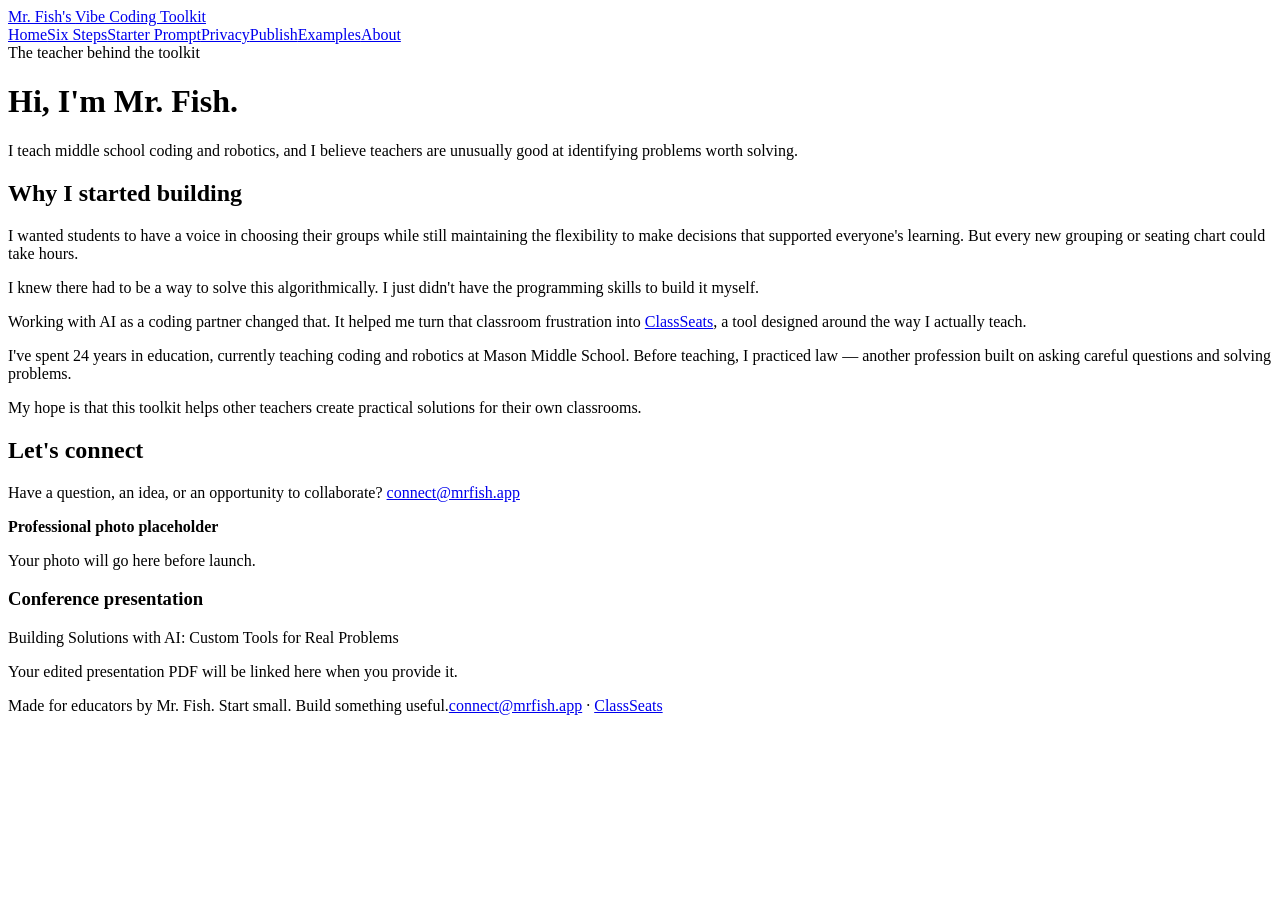
==== about.html @ 74fafbdd "Add about.html for conference toolkit" ====
<!doctype html><html lang="en"><head><meta charset="utf-8"><meta name="viewport" content="width=device-width, initial-scale=1"><meta name="theme-color" content="#6741b8"><meta name="description" content="A beginner-friendly vibe coding toolkit for educators: privacy, prompts, building and publishing custom classroom tools."><title>About Mr. Fish | Mr. Fish's Vibe Coding Toolkit</title><link rel="stylesheet" href="assets/style.css"><script src="assets/site.js" defer></script></head><body><header><div class="nav"><a class="brand" href="index.html">Mr. Fish's <span>Vibe Coding Toolkit</span></a><nav aria-label="Main navigation"><a href="index.html">Home</a><a href="framework.html">Six Steps</a><a href="prompt.html">Starter Prompt</a><a href="privacy.html">Privacy</a><a href="publish.html">Publish</a><a href="examples.html">Examples</a><a href="about.html" aria-current="page">About</a></nav></div></header><main><div class="page-head"><span class="eyebrow">The teacher behind the toolkit</span><h1>Hi, I'm Mr. Fish.</h1><p>I teach middle school coding and robotics, and I believe teachers are unusually good at identifying problems worth solving.</p></div><div class="grid two"><div class="prose"><h2>Why I started building</h2><p>I wanted students to have a voice in choosing their groups while still maintaining the flexibility to make decisions that supported everyone's learning. But every new grouping or seating chart could take hours.</p><p>I knew there had to be a way to solve this algorithmically. I just didn't have the programming skills to build it myself.</p><p>Working with AI as a coding partner changed that. It helped me turn that classroom frustration into <a href="https://classseats.com">ClassSeats</a>, a tool designed around the way I actually teach.</p><p>I've spent 24 years in education, currently teaching coding and robotics at Mason Middle School. Before teaching, I practiced law — another profession built on asking careful questions and solving problems.</p><p>My hope is that this toolkit helps other teachers create practical solutions for their own classrooms.</p><h2>Let's connect</h2><p>Have a question, an idea, or an opportunity to collaborate? <a href="mailto:connect@mrfish.app">connect@mrfish.app</a></p></div><div><div class="placeholder"><strong>Professional photo placeholder</strong><p>Your photo will go here before launch.</p></div><div class="card" style="margin-top:18px"><h3>Conference presentation</h3><p>Building Solutions with AI: Custom Tools for Real Problems</p><p class="notice">Your edited presentation PDF will be linked here when you provide it.</p></div></div></div></main><footer class="footer"><div class="footer-inner"><span>Made for educators by Mr. Fish. Start small. Build something useful.</span><span><a href="mailto:connect@mrfish.app">connect@mrfish.app</a> · <a href="https://classseats.com">ClassSeats</a></span></div></footer></body></html>
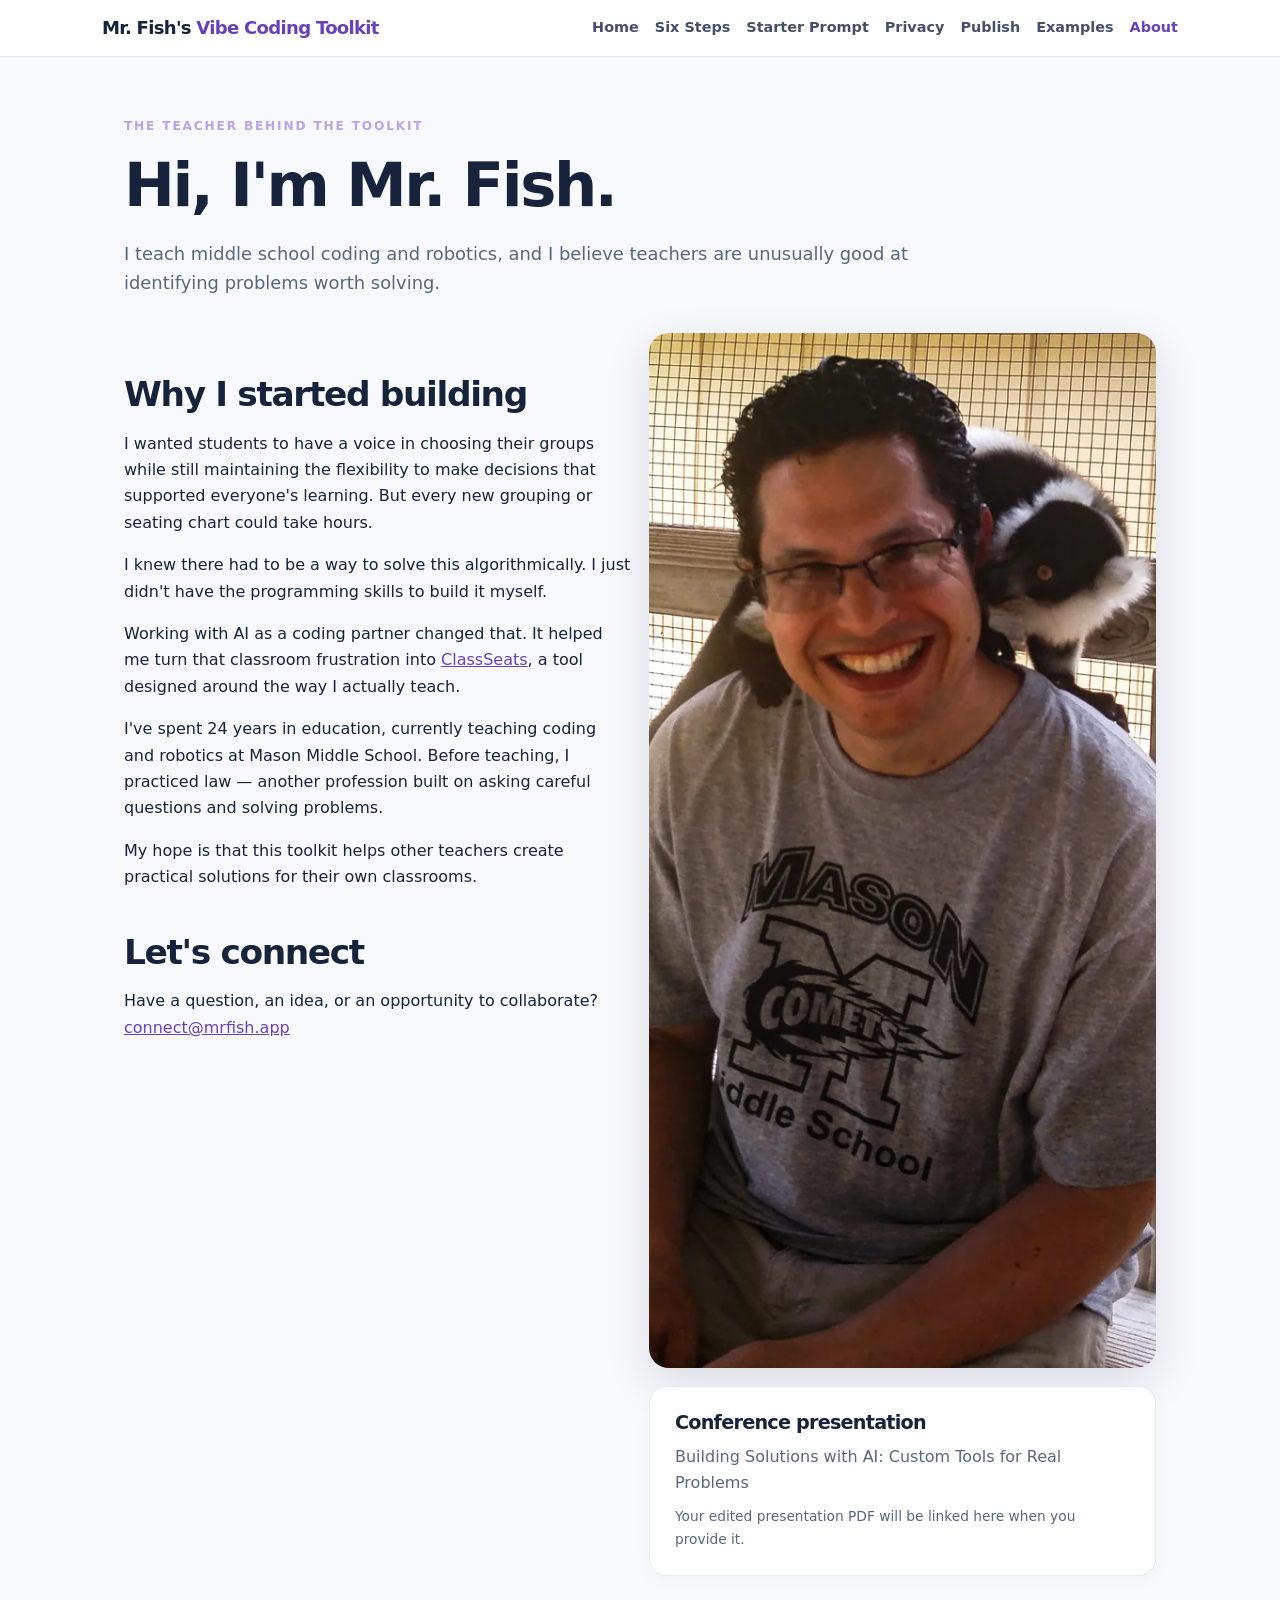
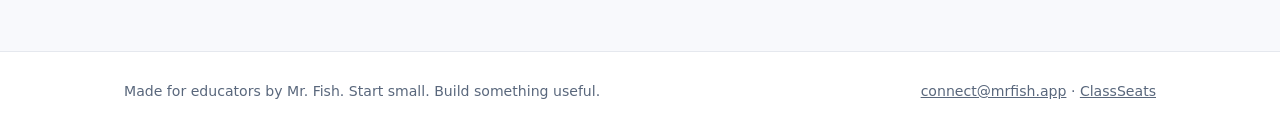
==== commit 5b03c9c0: "Add Mr. Fish photo, project screenshots, and illustrated Google Sites tutorial" ====
--- a/about.html
+++ b/about.html
@@ -1 +1 @@
-<!doctype html><html lang="en"><head><meta charset="utf-8"><meta name="viewport" content="width=device-width, initial-scale=1"><meta name="theme-color" content="#6741b8"><meta name="description" content="A beginner-friendly vibe coding toolkit for educators: privacy, prompts, building and publishing custom classroom tools."><title>About Mr. Fish | Mr. Fish's Vibe Coding Toolkit</title><link rel="stylesheet" href="assets/style.css"><script src="assets/site.js" defer></script></head><body><header><div class="nav"><a class="brand" href="index.html">Mr. Fish's <span>Vibe Coding Toolkit</span></a><nav aria-label="Main navigation"><a href="index.html">Home</a><a href="framework.html">Six Steps</a><a href="prompt.html">Starter Prompt</a><a href="privacy.html">Privacy</a><a href="publish.html">Publish</a><a href="examples.html">Examples</a><a href="about.html" aria-current="page">About</a></nav></div></header><main><div class="page-head"><span class="eyebrow">The teacher behind the toolkit</span><h1>Hi, I'm Mr. Fish.</h1><p>I teach middle school coding and robotics, and I believe teachers are unusually good at identifying problems worth solving.</p></div><div class="grid two"><div class="prose"><h2>Why I started building</h2><p>I wanted students to have a voice in choosing their groups while still maintaining the flexibility to make decisions that supported everyone's learning. But every new grouping or seating chart could take hours.</p><p>I knew there had to be a way to solve this algorithmically. I just didn't have the programming skills to build it myself.</p><p>Working with AI as a coding partner changed that. It helped me turn that classroom frustration into <a href="https://classseats.com">ClassSeats</a>, a tool designed around the way I actually teach.</p><p>I've spent 24 years in education, currently teaching coding and robotics at Mason Middle School. Before teaching, I practiced law — another profession built on asking careful questions and solving problems.</p><p>My hope is that this toolkit helps other teachers create practical solutions for their own classrooms.</p><h2>Let's connect</h2><p>Have a question, an idea, or an opportunity to collaborate? <a href="mailto:connect@mrfish.app">connect@mrfish.app</a></p></div><div><div class="placeholder"><strong>Professional photo placeholder</strong><p>Your photo will go here before launch.</p></div><div class="card" style="margin-top:18px"><h3>Conference presentation</h3><p>Building Solutions with AI: Custom Tools for Real Problems</p><p class="notice">Your edited presentation PDF will be linked here when you provide it.</p></div></div></div></main><footer class="footer"><div class="footer-inner"><span>Made for educators by Mr. Fish. Start small. Build something useful.</span><span><a href="mailto:connect@mrfish.app">connect@mrfish.app</a> · <a href="https://classseats.com">ClassSeats</a></span></div></footer></body></html>+<!doctype html><html lang="en"><head><meta charset="utf-8"><meta name="viewport" content="width=device-width, initial-scale=1"><meta name="theme-color" content="#6741b8"><meta name="description" content="A beginner-friendly vibe coding toolkit for educators: privacy, prompts, building and publishing custom classroom tools."><title>About Mr. Fish | Mr. Fish's Vibe Coding Toolkit</title><link rel="stylesheet" href="assets/style.css"><script src="assets/site.js" defer></script></head><body><header><div class="nav"><a class="brand" href="index.html">Mr. Fish's <span>Vibe Coding Toolkit</span></a><nav aria-label="Main navigation"><a href="index.html">Home</a><a href="framework.html">Six Steps</a><a href="prompt.html">Starter Prompt</a><a href="privacy.html">Privacy</a><a href="publish.html">Publish</a><a href="examples.html">Examples</a><a href="about.html" aria-current="page">About</a></nav></div></header><main><div class="page-head"><span class="eyebrow">The teacher behind the toolkit</span><h1>Hi, I'm Mr. Fish.</h1><p>I teach middle school coding and robotics, and I believe teachers are unusually good at identifying problems worth solving.</p></div><div class="grid two"><div class="prose"><h2>Why I started building</h2><p>I wanted students to have a voice in choosing their groups while still maintaining the flexibility to make decisions that supported everyone's learning. But every new grouping or seating chart could take hours.</p><p>I knew there had to be a way to solve this algorithmically. I just didn't have the programming skills to build it myself.</p><p>Working with AI as a coding partner changed that. It helped me turn that classroom frustration into <a href="https://classseats.com">ClassSeats</a>, a tool designed around the way I actually teach.</p><p>I've spent 24 years in education, currently teaching coding and robotics at Mason Middle School. Before teaching, I practiced law — another profession built on asking careful questions and solving problems.</p><p>My hope is that this toolkit helps other teachers create practical solutions for their own classrooms.</p><h2>Let's connect</h2><p>Have a question, an idea, or an opportunity to collaborate? <a href="mailto:connect@mrfish.app">connect@mrfish.app</a></p></div><div><img class="profile-photo" src="assets/images/mr-fish-lemur.webp" alt="Mr. Fish smiling with a lemur perched on his shoulder" width="620" height="1035" loading="lazy"><div class="card" style="margin-top:18px"><h3>Conference presentation</h3><p>Building Solutions with AI: Custom Tools for Real Problems</p><p class="notice">Your edited presentation PDF will be linked here when you provide it.</p></div></div></div></main><footer class="footer"><div class="footer-inner"><span>Made for educators by Mr. Fish. Start small. Build something useful.</span><span><a href="mailto:connect@mrfish.app">connect@mrfish.app</a> · <a href="https://classseats.com">ClassSeats</a></span></div></footer></body></html>
--- a/assets/style.css
+++ b/assets/style.css
@@ -0,0 +1,4 @@
+:root{--ink:#17233b;--muted:#59677c;--purple:#6741b8;--purple-light:#f1edfa;--line:#e5e8ee;--bg:#f8f9fc;--white:#fff;--green:#166e59}*{box-sizing:border-box}html{scroll-behavior:smooth}body{margin:0;background:var(--bg);color:var(--ink);font:16px/1.65 system-ui,-apple-system,BlinkMacSystemFont,"Segoe UI",sans-serif}a{color:var(--purple)}a:hover{text-decoration-thickness:2px}header{background:#fff;border-bottom:1px solid var(--line);position:sticky;top:0;z-index:10}.nav{max-width:1120px;margin:auto;padding:13px 22px;display:flex;align-items:center;justify-content:space-between;gap:18px}.brand{font-weight:800;letter-spacing:-.04em;color:var(--ink);text-decoration:none;font-size:1.13rem}.brand span{color:var(--purple)}nav{display:flex;gap:16px;flex-wrap:wrap}nav a{color:#44506a;text-decoration:none;font-size:.9rem;font-weight:600}nav a[aria-current=page]{color:var(--purple)}main{max-width:1080px;margin:0 auto;padding:55px 24px 75px}.hero{background:linear-gradient(115deg,#241d4a,#5c3b9e);border-radius:24px;color:#fff;padding:60px clamp(26px,6vw,72px);position:relative;overflow:hidden}.hero:after{content:'</>';position:absolute;right:6%;top:3%;font-size:12rem;opacity:.07;font-weight:900;transform:rotate(-14deg)}.eyebrow{text-transform:uppercase;letter-spacing:.15em;font-size:.76rem;font-weight:800;color:#baa4e9}.hero .eyebrow{color:#ded0fc}h1,h2,h3{line-height:1.16;letter-spacing:-.04em}h1{font-size:clamp(2.3rem,5vw,4.35rem);margin:12px 0 16px;max-width:740px}h2{font-size:clamp(1.6rem,3vw,2.15rem);margin:0 0 14px}h3{font-size:1.2rem;margin:0 0 10px}.hero p{color:#eee8fa;font-size:1.13rem;max-width:680px}.actions{display:flex;gap:12px;flex-wrap:wrap;margin-top:25px}.btn{display:inline-flex;align-items:center;justify-content:center;gap:8px;border:1px solid transparent;border-radius:11px;background:var(--purple);color:#fff;text-decoration:none;font-weight:700;padding:12px 18px;cursor:pointer;font:inherit;font-weight:700}.btn:hover{background:#512e9c}.btn.light{background:#fff;color:#352363}.btn.outline{background:transparent;border-color:#a89acd;color:#fff}.btn.secondary{background:#fff;color:var(--purple);border-color:#d8cdea}.section{margin-top:54px}.intro{font-size:1.16rem;color:var(--muted);max-width:780px}.grid{display:grid;grid-template-columns:repeat(3,minmax(0,1fr));gap:18px}.grid.two{grid-template-columns:repeat(2,minmax(0,1fr))}.card{background:#fff;border:1px solid var(--line);padding:25px;border-radius:17px;box-shadow:0 6px 22px rgba(28,35,70,.025)}.card p{margin:8px 0 0;color:var(--muted)}.card a.more{font-weight:700;display:inline-block;margin-top:15px;text-decoration:none}.step-num{display:inline-flex;align-items:center;justify-content:center;background:var(--purple-light);color:var(--purple);border-radius:9px;padding:6px 10px;font-size:.83rem;font-weight:800;margin-bottom:16px}.page-head{max-width:820px;margin-bottom:35px}.page-head h1{color:var(--ink);font-size:clamp(2.3rem,5vw,3.8rem)}.page-head p{font-size:1.12rem;color:var(--muted)}.callout{padding:22px 26px;border-left:4px solid var(--purple);background:var(--purple-light);border-radius:0 12px 12px 0;margin:27px 0}.callout p{margin:0}.prose{max-width:790px}.prose h2{margin-top:42px}.prose li{margin:9px 0}.checklist{list-style:none;padding:0}.checklist li{padding:13px 0 13px 32px;position:relative;border-bottom:1px solid var(--line)}.checklist li:before{content:'✓';position:absolute;left:0;color:var(--green);font-weight:900}.prompt{white-space:pre-wrap;overflow-wrap:anywhere;background:#fff;border:1px solid var(--line);border-radius:16px;padding:25px;font:14px/1.65 ui-monospace,SFMono-Regular,Consolas,monospace;max-height:650px;overflow:auto}.prompt-tools{display:flex;align-items:center;justify-content:space-between;gap:12px;flex-wrap:wrap;margin:22px 0 12px}.notice{font-size:.86rem;color:var(--muted)}.resource{display:flex;align-items:flex-start;gap:18px}.resource-icon{background:var(--purple-light);border-radius:12px;padding:13px;font-size:1.5rem}.pill{display:inline-block;background:var(--purple-light);border-radius:100px;color:#573795;padding:4px 12px;font-size:.75rem;font-weight:800;letter-spacing:.04em}.placeholder{border:2px dashed #c8c3dc;border-radius:14px;background:#f5f3fa;padding:24px;color:#5d5471;text-align:center}.footer{background:white;border-top:1px solid var(--line)}.footer-inner{max-width:1080px;margin:auto;padding:28px 24px;color:var(--muted);font-size:.88rem;display:flex;justify-content:space-between;gap:12px;flex-wrap:wrap}.footer a{color:var(--muted)}@media(max-width:780px){.nav{align-items:flex-start;flex-direction:column}nav{gap:10px 15px}main{padding-top:28px}.hero{padding:38px 24px}.hero:after{font-size:8rem;top:22%}.grid,.grid.two{grid-template-columns:1fr}.resource{flex-direction:column}.card{padding:21px}}@media(prefers-reduced-motion:reduce){html{scroll-behavior:auto}}
+
+/* Project images and visual publishing walkthrough */
+.project-shot{width:100%;height:185px;object-fit:cover;object-position:top center;border:1px solid var(--line);border-radius:12px;margin:0 0 20px;background:#f1eef8}.project-shot.stopwatch{object-fit:contain;background:#f7f7f9}.profile-photo{width:100%;border-radius:20px;display:block;object-fit:cover;box-shadow:0 14px 45px rgba(27,20,65,.13)}.tutorial-step{display:grid;grid-template-columns:minmax(0,1fr) minmax(190px,1.1fr);gap:20px;align-items:center;background:#fff;border:1px solid var(--line);border-radius:16px;padding:23px;margin:16px 0}.tutorial-step p{color:var(--muted);margin:8px 0}.tutorial-step h3{margin:5px 0}.tutorial-step img{max-width:100%;max-height:310px;width:auto;height:auto;border:1px solid #e1e4ea;border-radius:9px;object-fit:contain;object-position:left center;background:#fff}.tutorial-step .shot-row{display:flex;align-items:start;gap:10px;flex-wrap:wrap}.tutorial-step .shot-row img{max-width:min(100%,330px)}.home-photo{display:flex;align-items:center;gap:22px;margin-top:26px}.home-photo img{width:120px;height:120px;object-fit:cover;border-radius:18px}.home-photo p{color:var(--muted);margin:0}.page-head+.guide-note{margin-bottom:32px}.tutorial-step .step-num{margin:0 0 10px}@media(max-width:720px){.tutorial-step{grid-template-columns:1fr}.home-photo{align-items:flex-start}.home-photo img{width:85px;height:85px}}
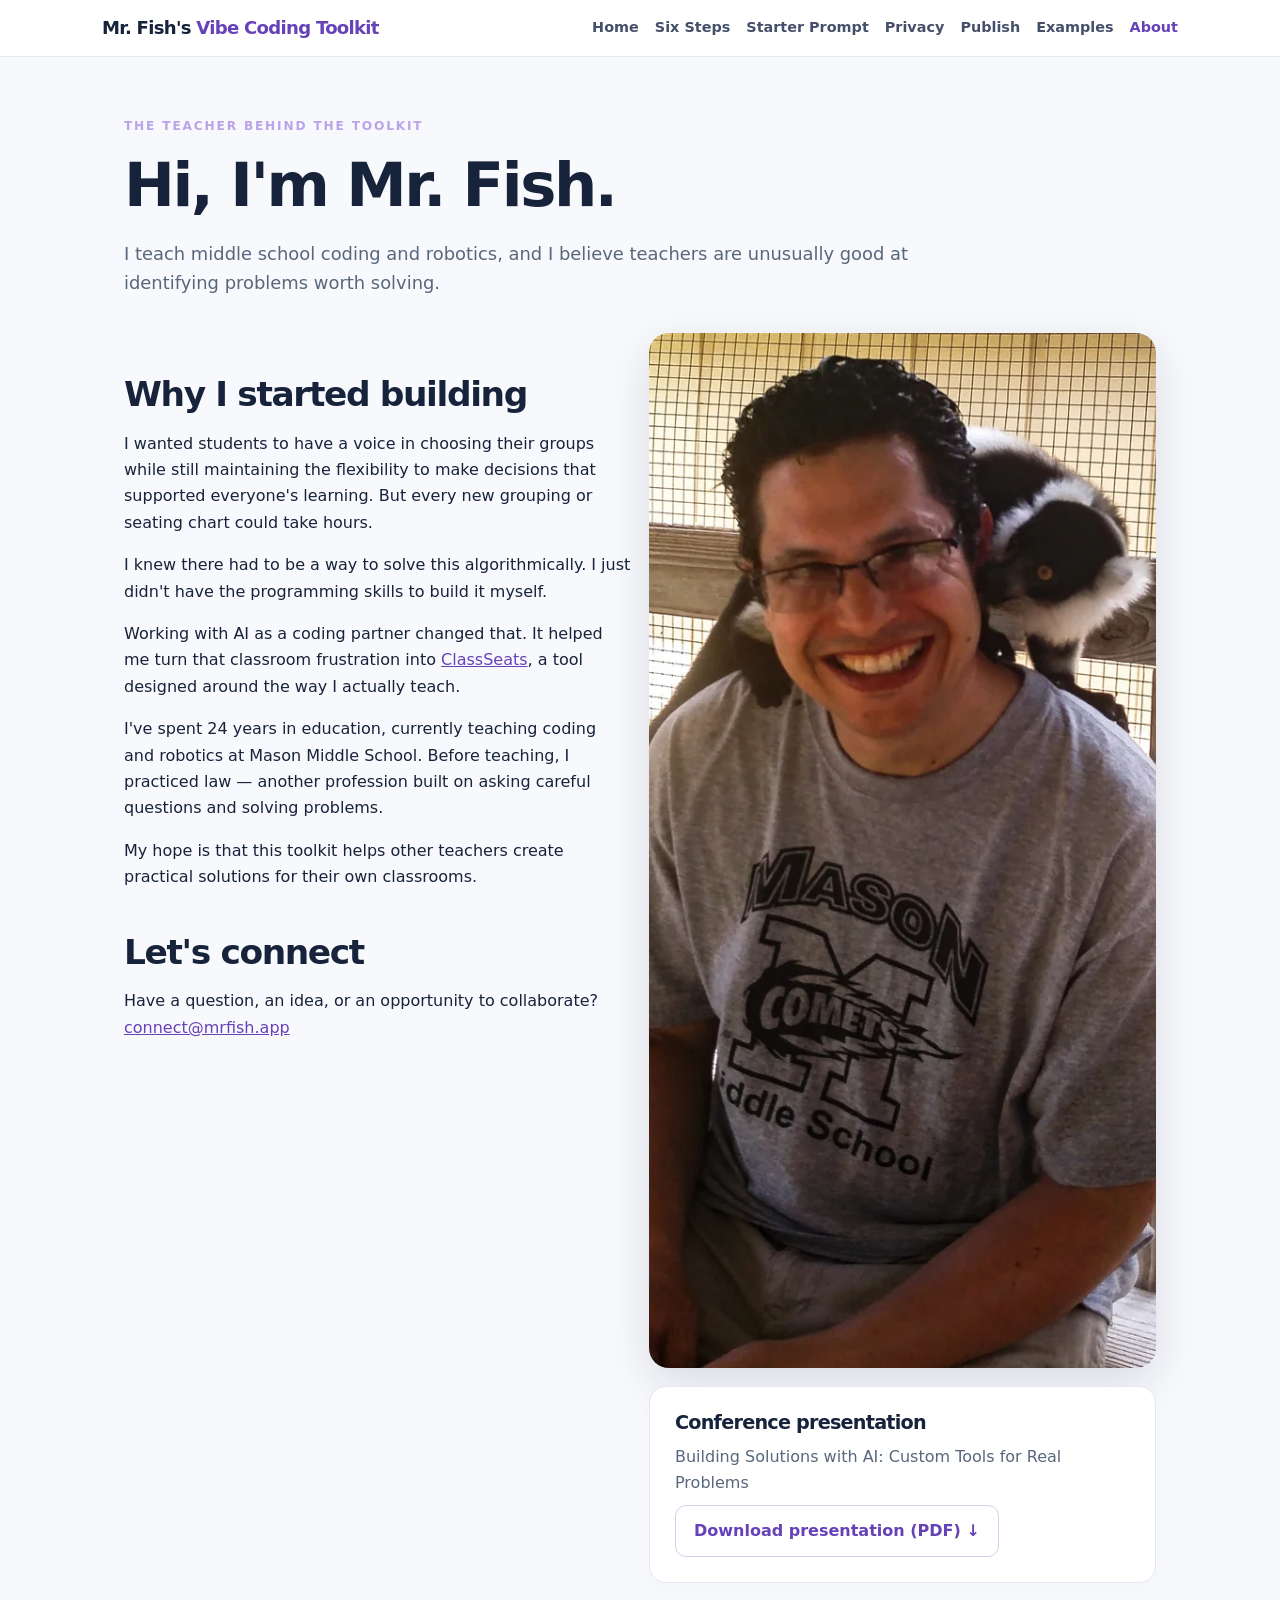
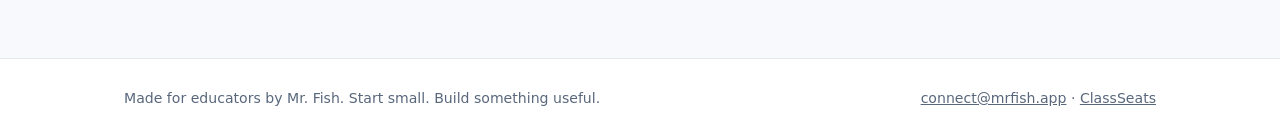
==== commit 90cf7256: "Link downloadable conference presentation" ====
--- a/about.html
+++ b/about.html
@@ -1 +1 @@
-<!doctype html><html lang="en"><head><meta charset="utf-8"><meta name="viewport" content="width=device-width, initial-scale=1"><meta name="theme-color" content="#6741b8"><meta name="description" content="A beginner-friendly vibe coding toolkit for educators: privacy, prompts, building and publishing custom classroom tools."><title>About Mr. Fish | Mr. Fish's Vibe Coding Toolkit</title><link rel="stylesheet" href="assets/style.css"><script src="assets/site.js" defer></script></head><body><header><div class="nav"><a class="brand" href="index.html">Mr. Fish's <span>Vibe Coding Toolkit</span></a><nav aria-label="Main navigation"><a href="index.html">Home</a><a href="framework.html">Six Steps</a><a href="prompt.html">Starter Prompt</a><a href="privacy.html">Privacy</a><a href="publish.html">Publish</a><a href="examples.html">Examples</a><a href="about.html" aria-current="page">About</a></nav></div></header><main><div class="page-head"><span class="eyebrow">The teacher behind the toolkit</span><h1>Hi, I'm Mr. Fish.</h1><p>I teach middle school coding and robotics, and I believe teachers are unusually good at identifying problems worth solving.</p></div><div class="grid two"><div class="prose"><h2>Why I started building</h2><p>I wanted students to have a voice in choosing their groups while still maintaining the flexibility to make decisions that supported everyone's learning. But every new grouping or seating chart could take hours.</p><p>I knew there had to be a way to solve this algorithmically. I just didn't have the programming skills to build it myself.</p><p>Working with AI as a coding partner changed that. It helped me turn that classroom frustration into <a href="https://classseats.com">ClassSeats</a>, a tool designed around the way I actually teach.</p><p>I've spent 24 years in education, currently teaching coding and robotics at Mason Middle School. Before teaching, I practiced law — another profession built on asking careful questions and solving problems.</p><p>My hope is that this toolkit helps other teachers create practical solutions for their own classrooms.</p><h2>Let's connect</h2><p>Have a question, an idea, or an opportunity to collaborate? <a href="mailto:connect@mrfish.app">connect@mrfish.app</a></p></div><div><img class="profile-photo" src="assets/images/mr-fish-lemur.webp" alt="Mr. Fish smiling with a lemur perched on his shoulder" width="620" height="1035" loading="lazy"><div class="card" style="margin-top:18px"><h3>Conference presentation</h3><p>Building Solutions with AI: Custom Tools for Real Problems</p><p class="notice">Your edited presentation PDF will be linked here when you provide it.</p></div></div></div></main><footer class="footer"><div class="footer-inner"><span>Made for educators by Mr. Fish. Start small. Build something useful.</span><span><a href="mailto:connect@mrfish.app">connect@mrfish.app</a> · <a href="https://classseats.com">ClassSeats</a></span></div></footer></body></html>+<!doctype html><html lang="en"><head><meta charset="utf-8"><meta name="viewport" content="width=device-width, initial-scale=1"><meta name="theme-color" content="#6741b8"><meta name="description" content="A beginner-friendly vibe coding toolkit for educators: privacy, prompts, building and publishing custom classroom tools."><title>About Mr. Fish | Mr. Fish's Vibe Coding Toolkit</title><link rel="stylesheet" href="assets/style.css"><script src="assets/site.js" defer></script></head><body><header><div class="nav"><a class="brand" href="index.html">Mr. Fish's <span>Vibe Coding Toolkit</span></a><nav aria-label="Main navigation"><a href="index.html">Home</a><a href="framework.html">Six Steps</a><a href="prompt.html">Starter Prompt</a><a href="privacy.html">Privacy</a><a href="publish.html">Publish</a><a href="examples.html">Examples</a><a href="about.html" aria-current="page">About</a></nav></div></header><main><div class="page-head"><span class="eyebrow">The teacher behind the toolkit</span><h1>Hi, I'm Mr. Fish.</h1><p>I teach middle school coding and robotics, and I believe teachers are unusually good at identifying problems worth solving.</p></div><div class="grid two"><div class="prose"><h2>Why I started building</h2><p>I wanted students to have a voice in choosing their groups while still maintaining the flexibility to make decisions that supported everyone's learning. But every new grouping or seating chart could take hours.</p><p>I knew there had to be a way to solve this algorithmically. I just didn't have the programming skills to build it myself.</p><p>Working with AI as a coding partner changed that. It helped me turn that classroom frustration into <a href="https://classseats.com">ClassSeats</a>, a tool designed around the way I actually teach.</p><p>I've spent 24 years in education, currently teaching coding and robotics at Mason Middle School. Before teaching, I practiced law — another profession built on asking careful questions and solving problems.</p><p>My hope is that this toolkit helps other teachers create practical solutions for their own classrooms.</p><h2>Let's connect</h2><p>Have a question, an idea, or an opportunity to collaborate? <a href="mailto:connect@mrfish.app">connect@mrfish.app</a></p></div><div><img class="profile-photo" src="assets/images/mr-fish-lemur.webp" alt="Mr. Fish smiling with a lemur perched on his shoulder" width="620" height="1035" loading="lazy"><div class="card" style="margin-top:18px"><h3>Conference presentation</h3><p>Building Solutions with AI: Custom Tools for Real Problems</p><p><a class="btn secondary" href="assets/Building-Solutions-with-AI-Presentation.pdf" download>Download presentation (PDF) ↓</a></p></div></div></div></main><footer class="footer"><div class="footer-inner"><span>Made for educators by Mr. Fish. Start small. Build something useful.</span><span><a href="mailto:connect@mrfish.app">connect@mrfish.app</a> · <a href="https://classseats.com">ClassSeats</a></span></div></footer></body></html>
--- a/assets/style.css
+++ b/assets/style.css
@@ -2,3 +2,18 @@
 
 /* Project images and visual publishing walkthrough */
 .project-shot{width:100%;height:185px;object-fit:cover;object-position:top center;border:1px solid var(--line);border-radius:12px;margin:0 0 20px;background:#f1eef8}.project-shot.stopwatch{object-fit:contain;background:#f7f7f9}.profile-photo{width:100%;border-radius:20px;display:block;object-fit:cover;box-shadow:0 14px 45px rgba(27,20,65,.13)}.tutorial-step{display:grid;grid-template-columns:minmax(0,1fr) minmax(190px,1.1fr);gap:20px;align-items:center;background:#fff;border:1px solid var(--line);border-radius:16px;padding:23px;margin:16px 0}.tutorial-step p{color:var(--muted);margin:8px 0}.tutorial-step h3{margin:5px 0}.tutorial-step img{max-width:100%;max-height:310px;width:auto;height:auto;border:1px solid #e1e4ea;border-radius:9px;object-fit:contain;object-position:left center;background:#fff}.tutorial-step .shot-row{display:flex;align-items:start;gap:10px;flex-wrap:wrap}.tutorial-step .shot-row img{max-width:min(100%,330px)}.home-photo{display:flex;align-items:center;gap:22px;margin-top:26px}.home-photo img{width:120px;height:120px;object-fit:cover;border-radius:18px}.home-photo p{color:var(--muted);margin:0}.page-head+.guide-note{margin-bottom:32px}.tutorial-step .step-num{margin:0 0 10px}@media(max-width:720px){.tutorial-step{grid-template-columns:1fr}.home-photo{align-items:flex-start}.home-photo img{width:85px;height:85px}}
+
+/* Image viewing and homepage thumbnail */
+.home-photo img{object-position:center 22%}
+img[data-expandable]{cursor:zoom-in}
+img[data-expandable]:focus-visible{outline:3px solid var(--purple);outline-offset:4px}
+.image-lightbox{position:fixed;inset:0;z-index:1000;display:flex;align-items:center;justify-content:center;padding:65px 24px 24px;background:rgba(10,15,28,.88);cursor:zoom-out}
+.image-lightbox[hidden]{display:none}
+.image-lightbox img{display:block;max-width:min(96vw,1500px);max-height:calc(100vh - 100px);width:auto;height:auto;object-fit:contain;box-shadow:0 14px 60px rgba(0,0,0,.35);cursor:default;border-radius:7px}
+.image-lightbox .lightbox-close{position:absolute;right:17px;top:14px;border:1px solid rgba(255,255,255,.42);background:#fff;color:#222;border-radius:50%;width:43px;height:43px;font-size:28px;line-height:1;cursor:pointer}
+@media(max-width:720px){.image-lightbox{padding:65px 12px 20px}}
+
+/* Larger, properly fitted image previews */
+.home-photo img{object-position:center center}
+.image-lightbox img{width:min(92vw,1080px);height:calc(100dvh - 110px);max-width:none;max-height:none;object-fit:contain;box-shadow:none;border-radius:4px}
+@media(max-width:720px){.image-lightbox img{width:96vw;height:calc(100dvh - 104px)}}
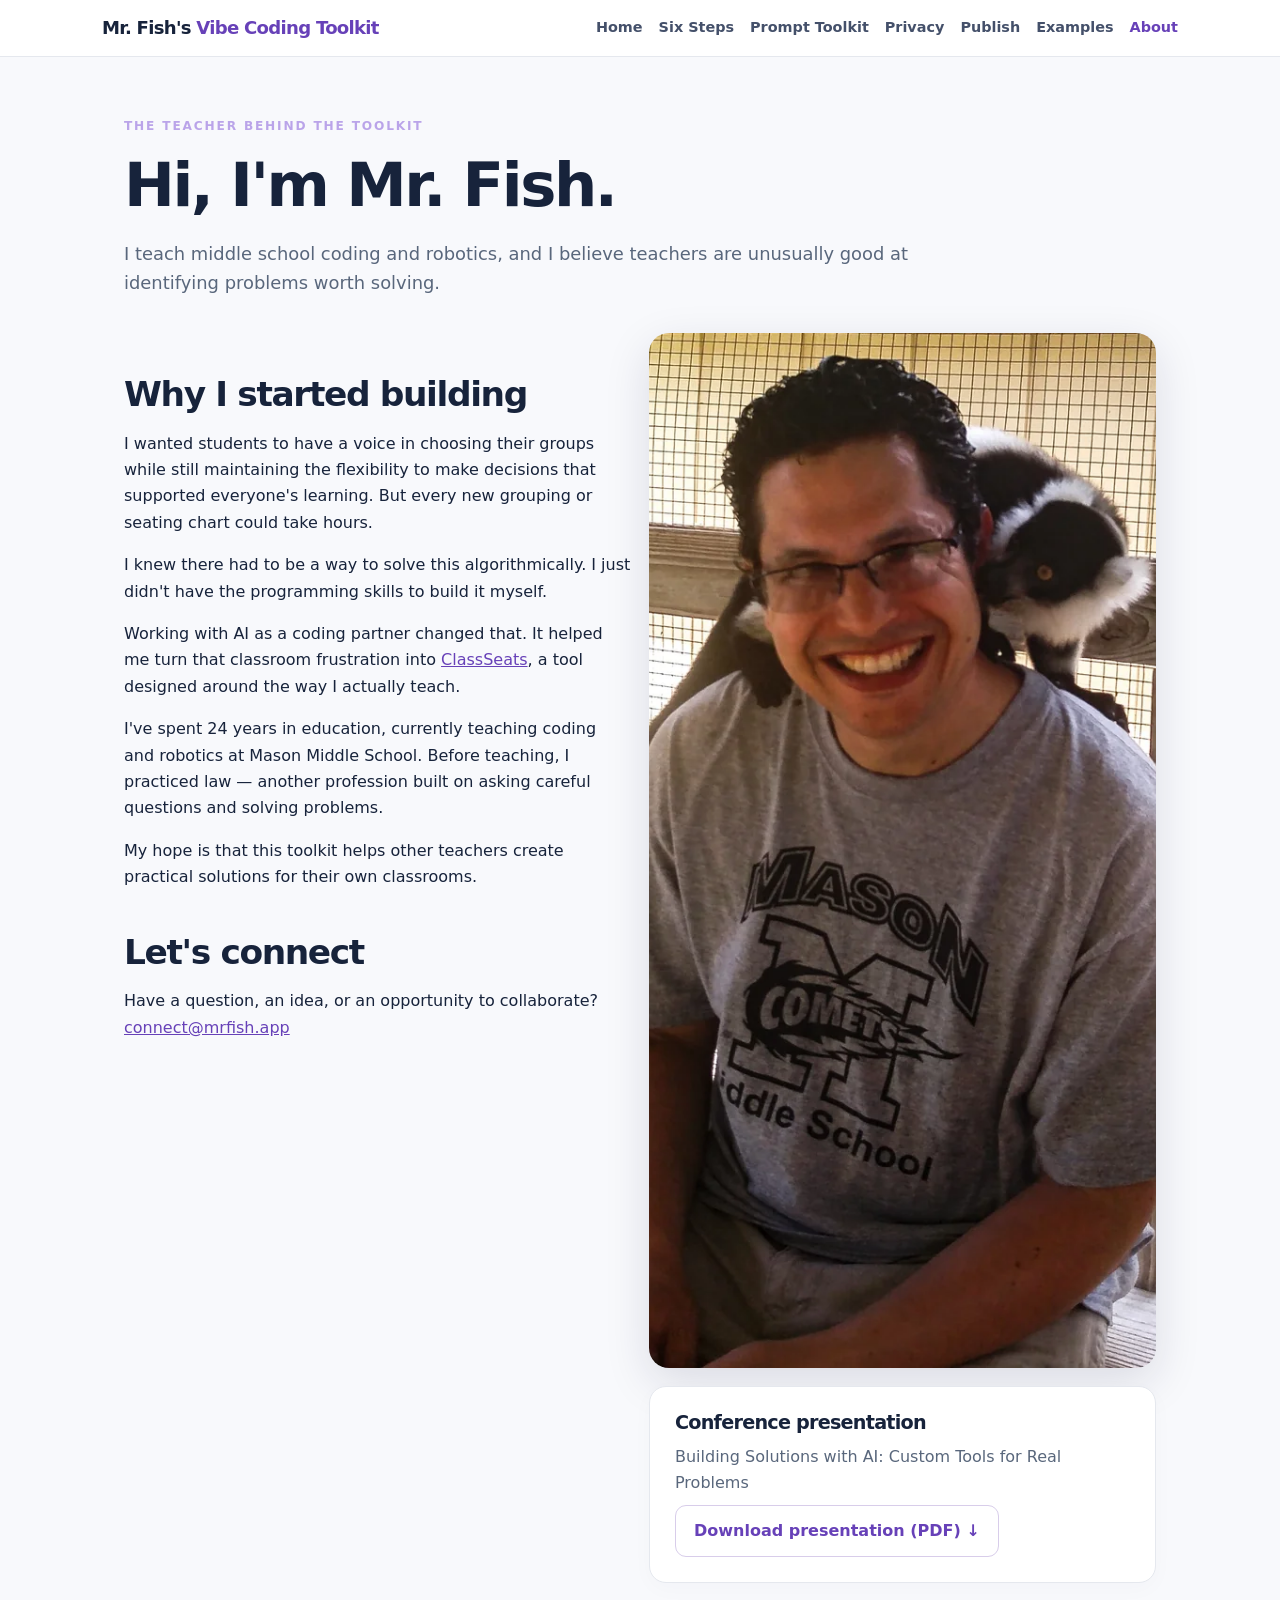
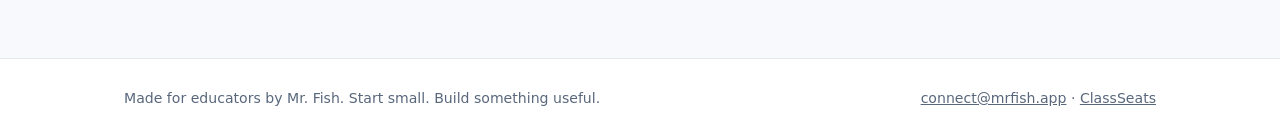
==== commit 52b0a931: "Rename Starter Prompt navigation to Prompt Toolkit" ====
--- a/about.html
+++ b/about.html
@@ -1 +1 @@
-<!doctype html><html lang="en"><head><meta charset="utf-8"><meta name="viewport" content="width=device-width, initial-scale=1"><meta name="theme-color" content="#6741b8"><meta name="description" content="A beginner-friendly vibe coding toolkit for educators: privacy, prompts, building and publishing custom classroom tools."><title>About Mr. Fish | Mr. Fish's Vibe Coding Toolkit</title><link rel="stylesheet" href="assets/style.css"><script src="assets/site.js" defer></script></head><body><header><div class="nav"><a class="brand" href="index.html">Mr. Fish's <span>Vibe Coding Toolkit</span></a><nav aria-label="Main navigation"><a href="index.html">Home</a><a href="framework.html">Six Steps</a><a href="prompt.html">Starter Prompt</a><a href="privacy.html">Privacy</a><a href="publish.html">Publish</a><a href="examples.html">Examples</a><a href="about.html" aria-current="page">About</a></nav></div></header><main><div class="page-head"><span class="eyebrow">The teacher behind the toolkit</span><h1>Hi, I'm Mr. Fish.</h1><p>I teach middle school coding and robotics, and I believe teachers are unusually good at identifying problems worth solving.</p></div><div class="grid two"><div class="prose"><h2>Why I started building</h2><p>I wanted students to have a voice in choosing their groups while still maintaining the flexibility to make decisions that supported everyone's learning. But every new grouping or seating chart could take hours.</p><p>I knew there had to be a way to solve this algorithmically. I just didn't have the programming skills to build it myself.</p><p>Working with AI as a coding partner changed that. It helped me turn that classroom frustration into <a href="https://classseats.com">ClassSeats</a>, a tool designed around the way I actually teach.</p><p>I've spent 24 years in education, currently teaching coding and robotics at Mason Middle School. Before teaching, I practiced law — another profession built on asking careful questions and solving problems.</p><p>My hope is that this toolkit helps other teachers create practical solutions for their own classrooms.</p><h2>Let's connect</h2><p>Have a question, an idea, or an opportunity to collaborate? <a href="mailto:connect@mrfish.app">connect@mrfish.app</a></p></div><div><img class="profile-photo" src="assets/images/mr-fish-lemur.webp" alt="Mr. Fish smiling with a lemur perched on his shoulder" width="620" height="1035" loading="lazy"><div class="card" style="margin-top:18px"><h3>Conference presentation</h3><p>Building Solutions with AI: Custom Tools for Real Problems</p><p><a class="btn secondary" href="assets/Building-Solutions-with-AI-Presentation.pdf" download>Download presentation (PDF) ↓</a></p></div></div></div></main><footer class="footer"><div class="footer-inner"><span>Made for educators by Mr. Fish. Start small. Build something useful.</span><span><a href="mailto:connect@mrfish.app">connect@mrfish.app</a> · <a href="https://classseats.com">ClassSeats</a></span></div></footer></body></html>+<!doctype html><html lang="en"><head><meta charset="utf-8"><meta name="viewport" content="width=device-width, initial-scale=1"><meta name="theme-color" content="#6741b8"><meta name="description" content="A beginner-friendly vibe coding toolkit for educators: privacy, prompts, building and publishing custom classroom tools."><title>About Mr. Fish | Mr. Fish's Vibe Coding Toolkit</title><link rel="stylesheet" href="assets/style.css"><script src="assets/site.js" defer></script></head><body><header><div class="nav"><a class="brand" href="index.html">Mr. Fish's <span>Vibe Coding Toolkit</span></a><nav aria-label="Main navigation"><a href="index.html">Home</a><a href="framework.html">Six Steps</a><a href="prompt.html">Prompt Toolkit</a><a href="privacy.html">Privacy</a><a href="publish.html">Publish</a><a href="examples.html">Examples</a><a href="about.html" aria-current="page">About</a></nav></div></header><main><div class="page-head"><span class="eyebrow">The teacher behind the toolkit</span><h1>Hi, I'm Mr. Fish.</h1><p>I teach middle school coding and robotics, and I believe teachers are unusually good at identifying problems worth solving.</p></div><div class="grid two"><div class="prose"><h2>Why I started building</h2><p>I wanted students to have a voice in choosing their groups while still maintaining the flexibility to make decisions that supported everyone's learning. But every new grouping or seating chart could take hours.</p><p>I knew there had to be a way to solve this algorithmically. I just didn't have the programming skills to build it myself.</p><p>Working with AI as a coding partner changed that. It helped me turn that classroom frustration into <a href="https://classseats.com">ClassSeats</a>, a tool designed around the way I actually teach.</p><p>I've spent 24 years in education, currently teaching coding and robotics at Mason Middle School. Before teaching, I practiced law — another profession built on asking careful questions and solving problems.</p><p>My hope is that this toolkit helps other teachers create practical solutions for their own classrooms.</p><h2>Let's connect</h2><p>Have a question, an idea, or an opportunity to collaborate? <a href="mailto:connect@mrfish.app">connect@mrfish.app</a></p></div><div><img class="profile-photo" src="assets/images/mr-fish-lemur.webp" alt="Mr. Fish smiling with a lemur perched on his shoulder" width="620" height="1035" loading="lazy"><div class="card" style="margin-top:18px"><h3>Conference presentation</h3><p>Building Solutions with AI: Custom Tools for Real Problems</p><p><a class="btn secondary" href="assets/Building-Solutions-with-AI-Presentation.pdf" download>Download presentation (PDF) ↓</a></p></div></div></div></main><footer class="footer"><div class="footer-inner"><span>Made for educators by Mr. Fish. Start small. Build something useful.</span><span><a href="mailto:connect@mrfish.app">connect@mrfish.app</a> · <a href="https://classseats.com">ClassSeats</a></span></div></footer></body></html>
--- a/assets/style.css
+++ b/assets/style.css
@@ -17,3 +17,18 @@
 .home-photo img{object-position:center center}
 .image-lightbox img{width:min(92vw,1080px);height:calc(100dvh - 110px);max-width:none;max-height:none;object-fit:contain;box-shadow:none;border-radius:4px}
 @media(max-width:720px){.image-lightbox img{width:96vw;height:calc(100dvh - 104px)}}
+
+/* Build / Fix / Extend prompt switcher */
+.prompt-tabs{display:flex;gap:8px;flex-wrap:wrap;border-bottom:1px solid var(--line);margin:30px 0 24px}
+.prompt-tabs [role="tab"]{font:inherit;font-weight:750;color:var(--muted);background:transparent;border:0;border-bottom:3px solid transparent;border-radius:8px 8px 0 0;padding:13px 18px;cursor:pointer}
+.prompt-tabs [role="tab"]:hover{background:var(--purple-light);color:var(--purple)}
+.prompt-tabs [role="tab"][aria-selected="true"]{color:var(--purple);border-bottom-color:var(--purple)}
+.prompt-tabs [role="tab"]:focus-visible{outline:3px solid var(--purple);outline-offset:-3px}
+.prompt-panel[hidden]{display:none}
+.prompt-panel{max-width:900px}
+.prompt-panel h2{margin:6px 0 12px}
+.prompt-panel h3{margin-top:32px}
+.prompt-panel>p{color:var(--muted)}
+.prompt-panel .prompt-tools{margin-top:23px}
+.prompt-panel .prompt{max-height:570px}
+@media(max-width:640px){.prompt-tabs{display:grid;grid-template-columns:1fr 1fr;gap:4px}.prompt-tabs [role="tab"]{padding:11px 9px;font-size:.88rem}.prompt-panel .prompt-tools{align-items:stretch}.prompt-panel .prompt-tools .btn{width:100%}}
